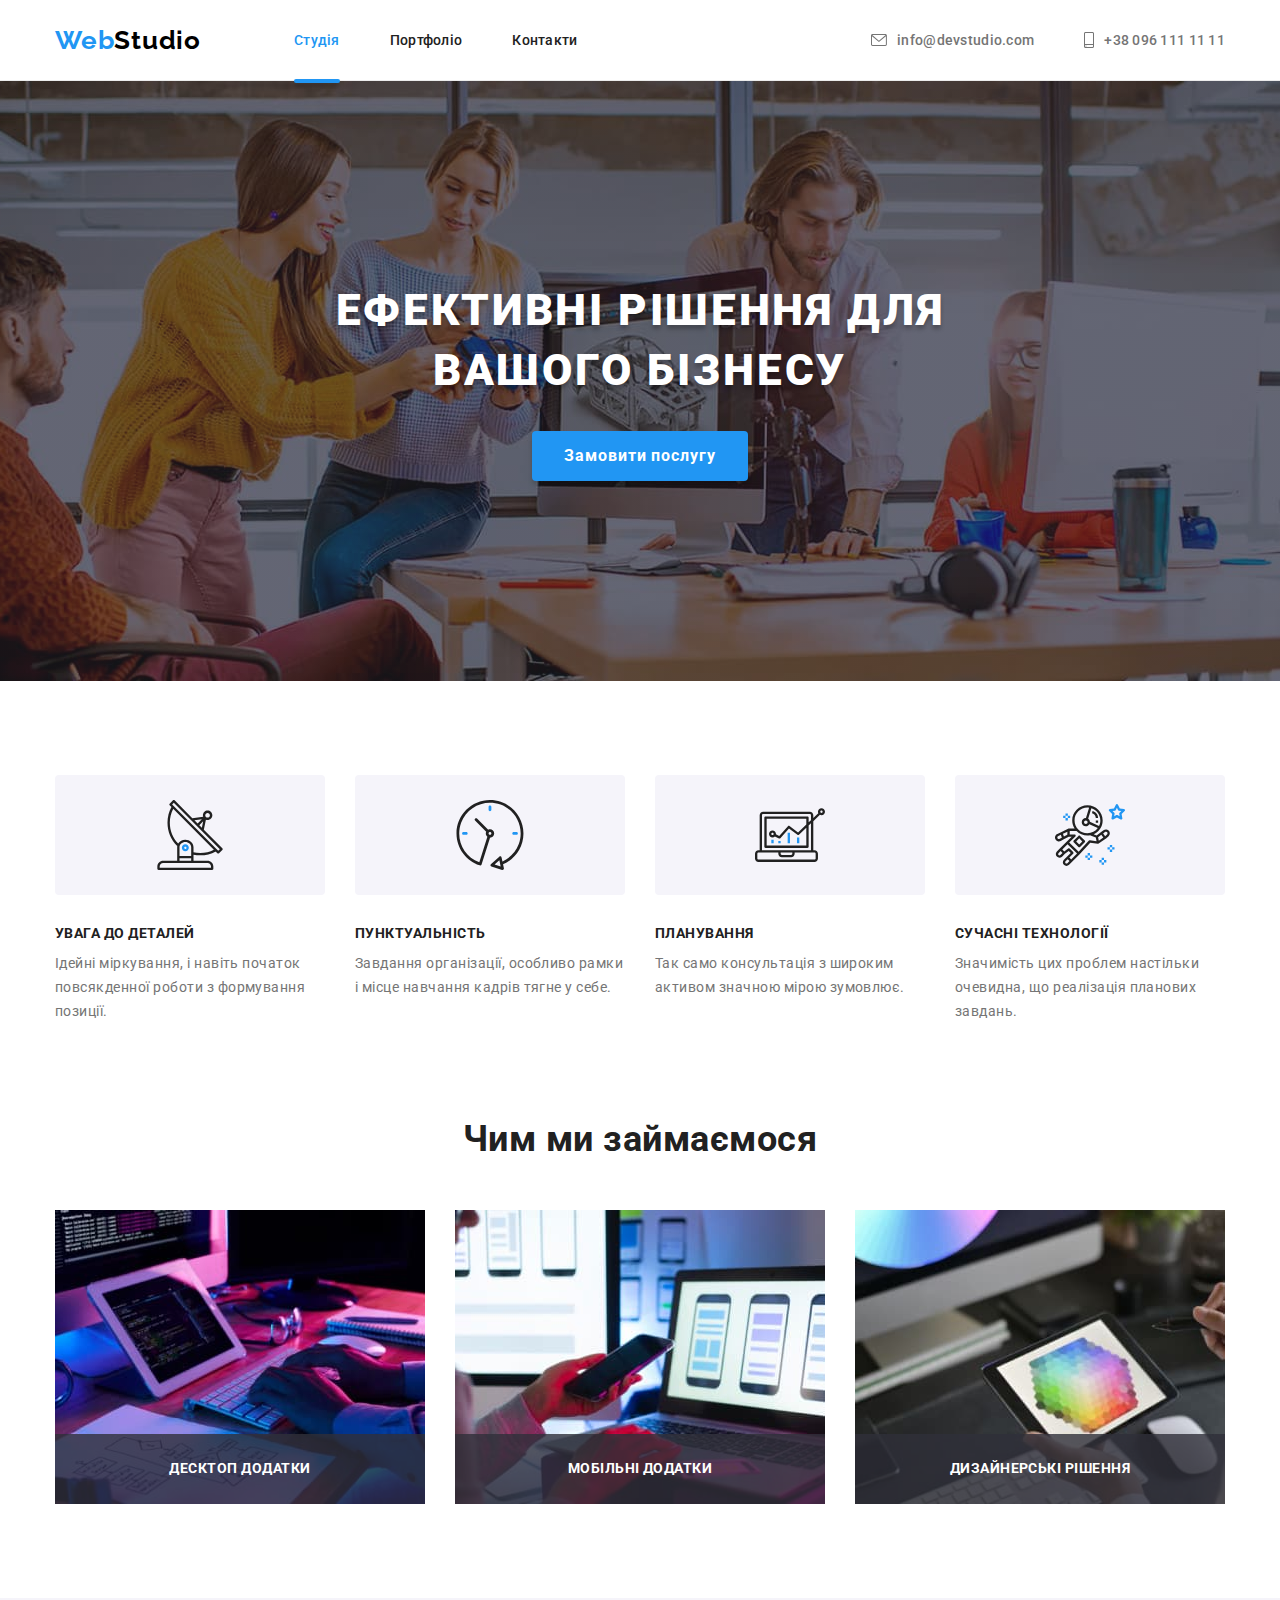
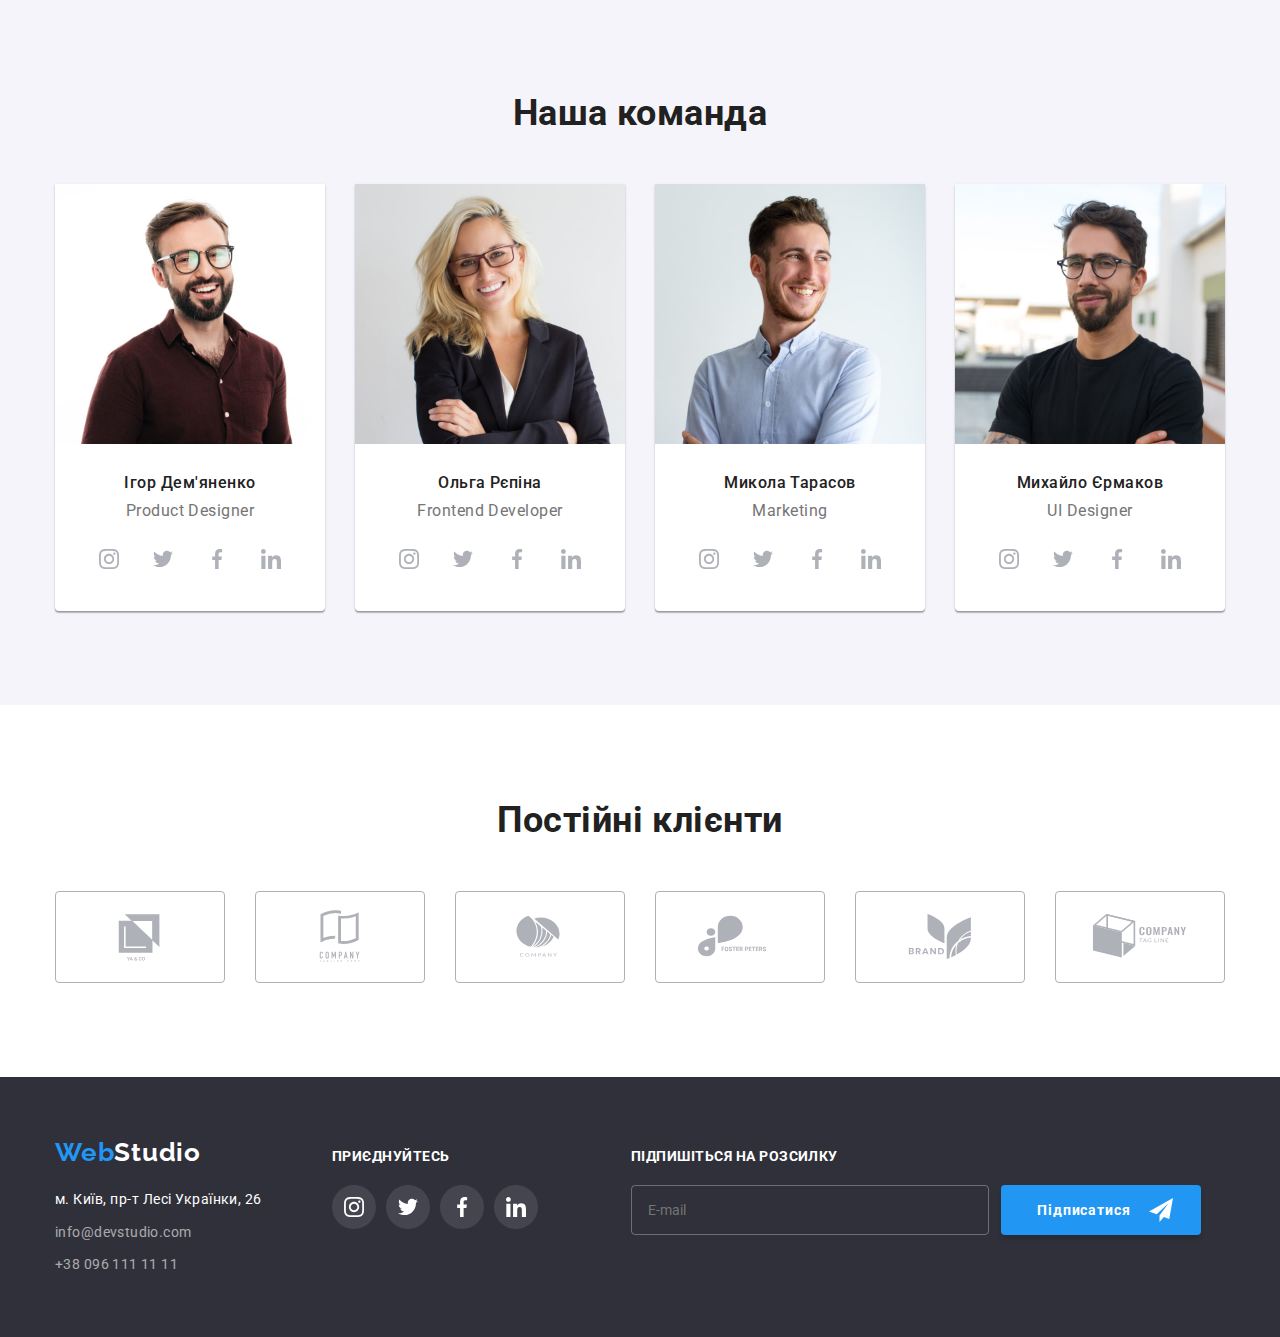
==== index.html @ 04f02550 "work_6" ====
<!DOCTYPE html>
<html lang="uk">
  <head>
    <meta charset="UTF-8" />
    <meta http-equiv="X-UA-Compatible" content="IE=edge" />
    <meta name="viewport" content="width=device-width, initial-scale=1.0" />
    <title>Document</title>
    <link rel="preconnect" href="https://fonts.googleapis.com" />
    <link rel="preconnect" href="https://fonts.gstatic.com" crossorigin />
    <link
      href="https://fonts.googleapis.com/css2?family=Raleway:wght@700&family=Roboto:wght@400;500;700;900&display=swap"
      rel="stylesheet"
    />
    <link
      rel="stylesheet"
      href="https://cdnjs.cloudflare.com/ajax/libs/modern-normalize/1.1.0/modern-normalize.min.css"
    />
    <link rel="stylesheet" href="./css/styles.css" />
  </head>

  <body>
    <!-- Шапка -->
    <header class="header">
      <div class="container header-container">
        <a class="logo header-logo" href=""
          ><span class="logo-style">Web</span>Studio</a
        >
        <nav class="header-nav">
          <ul class="list header-list">
            <li class="header-item">
              <a class="link header-nav-link current" href="">Студія</a>
            </li>
            <li class="header-item">
              <a class="link header-nav-link" href="./portfolio.html"
                >Портфоліо</a
              >
            </li>
            <li class="header-item">
              <a class="link header-nav-link" href="">Контакти</a>
            </li>
          </ul>
        </nav>
        <div class="header-contact">
          <ul class="list header-contact-list">
            <li class="header-contact-item">
              <a
                class="link header-contact-link"
                href="mailto:info@devstudio.com"
              >
                <svg class="envelope-icon" width="16" height="12">
                  <use href="./images/symbol-defs.svg#icon-envelope"></use>
                </svg>
                info@devstudio.com
              </a>
            </li>
            <li class="header-contact-item">
              <a class="link header-contact-link" href="tel:+380961111111">
                <svg class="smartphone-icon" width="10" height="16">
                  <use href="./images/symbol-defs.svg#icon-smartphone"></use>
                </svg>
                +38 096 111 11 11
              </a>
            </li>
          </ul>
        </div>
      </div>
    </header>
    <!-- Унікальний контент -->
    <main>
      <!--Герой("замовити послугу" - кнопка)-->
      <section class="hero section">
        <div class="container">
          <div class="hero-style">
            <h1 class="hero-title">Ефективні рішення для вашого бізнесу</h1>
            <button class="button" type="button" data-modal-open>
              Замовити послугу
            </button>
          </div>
        </div>
      </section>
      <!--Список особливостей компанії-->
      <section class="features-section">
        <div class="container">
          <h2 class="visually-hidden">Особливості</h2>
          <ul class="list features-list">
            <li class="features-item">
              <div class="item-icon">
                <svg class="feature-icon" width="270" height="120">
                  <use href="./images/symbol-defs.svg#icon-features1"></use>
                </svg>
              </div>
              <h3 class="features-title">УВАГА ДО ДЕТАЛЕЙ</h3>
              <p class="features-text">
                Ідейні міркування, і навіть початок повсякденної роботи з
                формування позиції.
              </p>
            </li>
            <li class="features-item">
              <div class="item-icon">
                <svg class="feature-icon" width="270" height="120">
                  <use href="./images/symbol-defs.svg#icon-features2"></use>
                </svg>
              </div>
              <h3 class="features-title">ПУНКТУАЛЬНІСТЬ</h3>
              <p class="features-text">
                Завдання організації, особливо рамки і місце навчання кадрів
                тягне у себе.
              </p>
            </li>
            <li class="features-item">
              <div class="item-icon">
                <svg class="feature-icon" width="270" height="120">
                  <use href="./images/symbol-defs.svg#icon-features3"></use>
                </svg>
              </div>
              <h3 class="features-title">ПЛАНУВАННЯ</h3>
              <p class="features-text">
                Так само консультація з широким активом значною мірою зумовлює.
              </p>
            </li>
            <li class="features-item">
              <div class="item-icon">
                <svg class="feature-icon" width="270" height="120">
                  <use href="./images/symbol-defs.svg#icon-features4"></use>
                </svg>
              </div>
              <h3 class="features-title">СУЧАСНІ ТЕХНОЛОГІЇ</h3>
              <p class="features-text">
                Значимість цих проблем настільки очевидна, що реалізація
                планових завдань.
              </p>
            </li>
          </ul>
        </div>
      </section>

      <!--Cекція з фото-посиланням (370*294, jpg)-->
      <section class="images-section">
        <div class="container photo-card">
          <h2 class="images-title">Чим ми займаємося</h2>
          <ul class="list images-list">
            <li class="images-item">
              <img
                src="./images/img1.jpg"
                alt="Технічний опис основної структури"
                width="370"
              />
              <div class="images-overlay">
                <p class="images-overlay-text">Десктоп додатки</p>
              </div>
            </li>
            <li class="images-item">
              <img
                src="./images/img2.jpg"
                alt="Робота дизайнера з макетами"
                width="370"
              />
              <div class="images-overlay">
                <p class="images-overlay-text">Мобільні додатки</p>
              </div>
            </li>
            <li class="images-item">
              <img
                src="./images/img3.jpg"
                alt="Вибір кольору в палітрі"
                width="370"
              />
              <div class="images-overlay">
                <p class="images-overlay-text">Дизайнерські рішення</p>
              </div>
            </li>
          </ul>
        </div>
      </section>

      <!-- секція з фото команди (270*368, jpg)-->
      <section class="team-section">
        <div class="container">
          <h2 class="our-team">Наша команда</h2>
          <ul class="list team-list">
            <li class="team-item">
              <img
                class="team-images"
                src="./images/Igor.jpg"
                alt="Ігор в бурдовій сорочці"
                width="270"
              />
              <div class="team-card-text">
                <h3 class="team-title">Ігор Дем'яненко</h3>
                <p class="team-text">Product Designer</p>
                <ul class="list social-list">
                  <li class="social-item">
                    <a
                      class="link social-link"
                      href="https://www.instagram.com"
                      target="_blank"
                      rel="noreferrer noopener"
                    >
                      <svg class="team-icon" width="20" height="20">
                        <use
                          href="./images/symbol-defs 2.svg#icon-instagram-1"
                        ></use>
                      </svg>
                    </a>
                  </li>
                  <li class="social-item">
                    <a
                      class="link social-link"
                      href="https://twitter.com"
                      target="_blank"
                      rel="noreferrer noopener"
                    >
                      <svg class="team-icon" width="20" height="20">
                        <use
                          href="./images/symbol-defs 2.svg#icon-twitter-2"
                        ></use>
                      </svg>
                    </a>
                  </li>
                  <li class="social-item">
                    <a
                      class="link social-link"
                      href="https://www.facebook.com"
                      target="_blank"
                      rel="noreferrer noopener"
                    >
                      <svg class="team-icon" width="20" height="20">
                        <use
                          href="./images/symbol-defs 2.svg#icon-facebook-3"
                        ></use>
                      </svg>
                    </a>
                  </li>
                  <li class="social-item">
                    <a
                      class="link social-link"
                      href="https://www.linkedin.com"
                      target="_blank"
                      rel="noreferrer noopener"
                    >
                      <svg class="team-icon" width="20" height="20">
                        <use
                          href="./images/symbol-defs 2.svg#icon-linkedin-4"
                        ></use>
                      </svg>
                    </a>
                  </li>
                </ul>
              </div>
            </li>
            <li class="team-item">
              <img
                class="team-images"
                src="./images/Olga.jpg"
                alt="Ольга в темному піджаку"
                width="270"
              />
              <div class="team-card-text">
                <h3 class="team-title">Ольга Рєпіна</h3>
                <p class="team-text">Frontend Developer</p>
                <ul class="list social-list">
                  <li class="social-item">
                    <a
                      class="link social-link"
                      href="https://www.instagram.com"
                      target="_blank"
                      rel="noreferrer noopener"
                    >
                      <svg class="team-icon" width="20" height="20">
                        <use
                          href="./images/symbol-defs 2.svg#icon-instagram-1"
                        ></use>
                      </svg>
                    </a>
                  </li>
                  <li class="social-item">
                    <a
                      class="link social-link"
                      href="https://twitter.com"
                      target="_blank"
                      rel="noreferrer noopener"
                    >
                      <svg class="team-icon" width="20" height="20">
                        <use
                          href="./images/symbol-defs 2.svg#icon-twitter-2"
                        ></use>
                      </svg>
                    </a>
                  </li>
                  <li class="social-item">
                    <a
                      class="link social-link"
                      href="https://www.facebook.com"
                      target="_blank"
                      rel="noreferrer noopener"
                    >
                      <svg class="team-icon" width="20" height="20">
                        <use
                          href="./images/symbol-defs 2.svg#icon-facebook-3"
                        ></use>
                      </svg>
                    </a>
                  </li>
                  <li class="social-item">
                    <a
                      class="link social-link"
                      href="https://www.linkedin.com"
                      target="_blank"
                      rel="noreferrer noopener"
                    >
                      <svg class="team-icon" width="20" height="20">
                        <use
                          href="./images/symbol-defs 2.svg#icon-linkedin-4"
                        ></use>
                      </svg>
                    </a>
                  </li>
                </ul>
              </div>
            </li>
            <li class="team-item">
              <img
                class="team-images"
                src="./images/Mukola.jpg"
                alt="Микола в білій сорочці"
                width="270"
              />
              <div class="team-card-text">
                <h3 class="team-title">Микола Тарасов</h3>
                <p class="team-text">Marketing</p>
                <ul class="list social-list">
                  <li class="social-item">
                    <a
                      class="link social-link"
                      href="https://www.instagram.com"
                      target="_blank"
                      rel="noreferrer noopener"
                    >
                      <svg class="team-icon" width="20" height="20">
                        <use
                          href="./images/symbol-defs 2.svg#icon-instagram-1"
                        ></use>
                      </svg>
                    </a>
                  </li>
                  <li class="social-item">
                    <a
                      class="link social-link"
                      href="https://twitter.com"
                      target="_blank"
                      rel="noreferrer noopener"
                    >
                      <svg class="team-icon" width="20" height="20">
                        <use
                          href="./images/symbol-defs 2.svg#icon-twitter-2"
                        ></use>
                      </svg>
                    </a>
                  </li>
                  <li class="social-item">
                    <a
                      class="link social-link"
                      href="https://www.facebook.com"
                      target="_blank"
                      rel="noreferrer noopener"
                    >
                      <svg class="team-icon" width="20" height="20">
                        <use
                          href="./images/symbol-defs 2.svg#icon-facebook-3"
                        ></use>
                      </svg>
                    </a>
                  </li>
                  <li class="social-item">
                    <a
                      class="link social-link"
                      href="https://www.linkedin.com"
                      target="_blank"
                      rel="noreferrer noopener"
                    >
                      <svg class="team-icon" width="20" height="20">
                        <use
                          href="./images/symbol-defs 2.svg#icon-linkedin-4"
                        ></use>
                      </svg>
                    </a>
                  </li>
                </ul>
              </div>
            </li>
            <li class="team-item">
              <img
                class="team-images"
                src="./images/Muhailo.jpg"
                alt="Михайло в чорній футболці"
                width="270"
              />
              <div class="team-card-text">
                <h3 class="team-title">Михайло Єрмаков</h3>
                <p class="team-text">UI Designer</p>
                <ul class="list social-list">
                  <li class="social-item">
                    <a
                      class="link social-link"
                      href="https://www.instagram.com"
                      target="_blank"
                      rel="noreferrer noopener"
                    >
                      <svg class="team-icon" width="20" height="20">
                        <use
                          href="./images/symbol-defs 2.svg#icon-instagram-1"
                        ></use>
                      </svg>
                    </a>
                  </li>
                  <li class="social-item">
                    <a
                      class="link social-link"
                      href="https://twitter.com"
                      target="_blank"
                      rel="noreferrer noopener"
                    >
                      <svg class="team-icon" width="20" height="20">
                        <use
                          href="./images/symbol-defs 2.svg#icon-twitter-2"
                        ></use>
                      </svg>
                    </a>
                  </li>
                  <li class="social-item">
                    <a
                      class="link social-link"
                      href="https://www.facebook.com"
                      target="_blank"
                      rel="noreferrer noopener"
                    >
                      <svg class="team-icon" width="20" height="20">
                        <use
                          href="./images/symbol-defs 2.svg#icon-facebook-3"
                        ></use>
                      </svg>
                    </a>
                  </li>
                  <li class="social-item">
                    <a
                      class="link social-link"
                      href="https://www.linkedin.com"
                      target="_blank"
                      rel="noreferrer noopener"
                    >
                      <svg class="team-icon" width="20" height="20">
                        <use
                          href="./images/symbol-defs 2.svg#icon-linkedin-4"
                        ></use>
                      </svg>
                    </a>
                  </li>
                </ul>
              </div>
            </li>
          </ul>
        </div>
      </section>
      <section class="customers-section">
        <div class="container">
          <h2 class="customers-title">Постійні клієнти</h2>
          <ul class="list customers-list">
            <li class="customers-item">
              <a class="link customers-hover" href="">
                <svg class="customers-icon" width="106" height="60">
                  <use href="./images/symbol-defs.svg#icon-Logo"></use>
                </svg>
              </a>
            </li>
            <li class="customers-item">
              <a class="link customers-hover" href="">
                <svg class="customers-icon" width="106" height="60">
                  <use href="./images/symbol-defs.svg#icon-Logo-2"></use>
                </svg>
              </a>
            </li>
            <li class="customers-item">
              <a class="link customers-hover" href="">
                <svg class="customers-icon" width="106" height="60">
                  <use href="./images/symbol-defs.svg#icon-Logo-3"></use>
                </svg>
              </a>
            </li>
            <li class="customers-item">
              <a class="link customers-hover" href="">
                <svg class="customers-icon" width="106" height="60">
                  <use href="./images/symbol-defs.svg#icon-Logo-4"></use>
                </svg>
              </a>
            </li>
            <li class="customers-item">
              <a class="link customers-hover" href="">
                <svg class="customers-icon" width="106" height="60">
                  <use href="./images/symbol-defs.svg#icon-Logo-5"></use>
                </svg>
              </a>
            </li>
            <li class="customers-item">
              <a class="link customers-hover" href="">
                <svg class="customers-icon" width="106" height="60">
                  <use href="./images/symbol-defs.svg#icon-Logo-6"></use>
                </svg>
              </a>
            </li>
          </ul>
        </div>
      </section>
    </main>
    <!-- Футер -->
    <footer class="footer">
      <div class="container footer-block">
        <div class="footer-contact">
          <a class="logo footer-logo" href=""
            ><span class="logo-style">Web</span>Studio</a
          >
          <address class="footer-address">
            <p class="footer-text-address">м. Київ, пр-т Лесі Українки, 26</p>
            <a
              class="link footer-contact__link"
              href="mailto:info@devstudio.com"
              >info@devstudio.com</a
            >
            <a class="link footer-contact__link" href="tel:+380961111111"
              >+38 096 111 11 11</a
            >
          </address>
        </div>
        <div class="footer-social">
          <p class="footer-title">приєднуйтесь</p>
          <ul class="list footer-social-list">
            <li class="social-item">
              <a
                class="link footer-social-link"
                href="https://www.instagram.com"
                target="_blank"
                rel="noreferrer noopener"
              >
                <svg class="footer-icon" width="44" height="44">
                  <use href="./images/symbol-defs.svg#icon-footer-1"></use>
                </svg>
              </a>
            </li>
            <li class="social-item">
              <a
                class="link footer-social-link"
                href="https://twitter.com"
                target="_blank"
                rel="noreferrer noopener"
              >
                <svg class="footer-icon" width="44" height="44">
                  <use href="./images/symbol-defs.svg#icon-footer-2"></use>
                </svg>
              </a>
            </li>
            <li class="social-item">
              <a
                class="link footer-social-link"
                href="https://www.facebook.com"
                target="_blank"
                rel="noreferrer noopener"
              >
                <svg class="footer-icon" width="44" height="44">
                  <use href="./images/symbol-defs.svg#icon-footer-3"></use>
                </svg>
              </a>
            </li>
            <li class="social-item">
              <a
                class="link footer-social-link"
                href="https://www.linkedin.com"
                target="_blank"
                rel="noreferrer noopener"
              >
                <svg class="footer-icon" width="44" height="44">
                  <use href="./images/symbol-defs.svg#icon-footer-4"></use>
                </svg>
              </a>
            </li>
          </ul>
        </div>
        <div class="footer-form-block">
          <p class="footer-title">Підпишіться на розсилку</p>
          <form class="footer-form" name="footer_form">
            <label class="footer-form-input"></label>
            <div class="footer-form-wrapper">
              <input
                class="footer-form-field"
                type="email"
                name="user_mail"
                placeholder="E-mail"
              />

              <button class="button footer-button" type="button">
                Підписатися
                <svg class="footer-icon-send" width="24" height="24">
                  <use href="./images/symbol-defs 2.svg#icon-send"></use>
                </svg>
              </button>
            </div>
          </form>
        </div>
      </div>
    </footer>
    <!-- Modal window -->
    <div class="backdrop is-hidden" data-modal>
      <div class="modal">
        <button class="modal-close-button" type="button" data-modal-close>
          <svg class="modal-button-icon" width="30" height="30">
            <use href="./images/symbol-defs 2.svg#icon-close"></use>
          </svg>
        </button>
        <strong class="modal-title"
          >Залиште свої дані, ми вам передзвонимо</strong
        >
        <form class="modal-form" name="modal_form">
          <label class="modal-form-labelt"></label>
          <div class="modal-form-style">
            <span class="modal-form-label">Ім'я</span>
            <input class="modal-form-field" type="text" name="user_name" />
            <svg class="modal-icon-style" width="18" height="18">
              <use href="./images/symbol-defs 2.svg#icon-person"></use>
            </svg>
          </div>

          <label class="modal-form-label"></label>
          <div class="modal-form-style">
            <span class="modal-form-label">Телефон</span>
            <input class="modal-form-field" type="tel" name="user_number" />
            <svg class="modal-icon-style" width="18" height="18">
              <use href="./images/symbol-defs 2.svg#icon-phone"></use>
            </svg>
          </div>

          <label class="modal-form-label"></label>
          <div class="modal-form-style">
            <span class="modal-form-label">Пошта</span>
            <input class="modal-form-field" type="email" name="user_mail" />
            <svg class="modal-icon-style" width="18" height="18">
              <use href="./images/symbol-defs 2.svg#icon-email"></use>
            </svg>
          </div>

          <label class="modal-form-label"></label>
          <div class="modal-form-style">
            <span class="modal-form-label">Коментар</span>
            <textarea
              class="modal-user-message"
              name="user_message"
              rows="5"
              placeholder="Введіть текст"
            ></textarea>
          </div>

          <label class="modal-form-agreement">
            <input class="modal-form-checkbox" type="checkbox" />
            <spam class="modal-form-agreement-text"
              >Погоджуюся з розсилкою та приймаю
              <a class="modal-form-link" href="">Умови договору</a>
            </spam>
          </label>

          <div class="modal-buttonm">
            <button class="button modal-button" type="button">
              Відправити
            </button>
          </div>
        </form>
      </div>
    </div>
    <script src="./js/modal.js"></script>
  </body>
</html>
---- css/styles.css ----
:root {
  --primery-text-color: #212121;
  --accent-color: #2196f3;
  --secondary-bg-color: #f5f4fa;
  --secondary-text-color: #757575;
}

body {
  font-family: "Roboto", "Tahoma", sans-serif;
  color: var(--primery-text-color);
  letter-spacing: 0.03em;
  background-color: #ffffff;
}

h1,
h2,
h3 {
  margin: 0;
}

p {
  text-decoration: none;
  color: var(--secondary-text-color);
  margin: 0;
}

.container {
  width: 1200px;
  padding-left: 15px;
  padding-right: 15px;
  margin-left: auto;
  margin-right: auto;
}

.link {
  text-decoration: none;
  color: var(--primery-text-color);
  letter-spacing: 0.02em;
}

.list {
  list-style: none;
  margin: 0;
  padding: 0;
}

.logo {
  display: block;
  font-family: Raleway;
  font-size: 26px;
  font-weight: 700;
  line-height: 1.17;
  text-decoration: none;
  letter-spacing: 0.03em;
  color: #000000;
}

.logo-style {
  color: var(--accent-color);
}

.header-contact-link {
  color: var(--secondary-text-color);
  display: flex;
  align-items: baseline;
  justify-content: center;
}

.smartphone-icon,
.envelope-icon {
  fill: currentColor;
  margin-right: 10px;
}

.current,
.header-nav-link:hover,
.header-nav-link:focus,
.header-contact-link:hover,
.header-contact-link:focus {
  color: var(--accent-color);
}

.header {
  font-size: 14px;
  font-weight: 500;
  line-height: 1.17;
  border-bottom: 1px solid #ececec;
}

.header-container {
  display: flex;
  justify-content: center;
  align-items: center;
}

.header-list,
.header-contact-list {
  display: flex;
  align-items: center;
}

.header-nav-link,
.header-contact-link {
  position: relative;
  display: flex;
  padding-top: 32px;
  padding-bottom: 32px;
  align-items: center;
  transition: color 250ms cubic-bezier(0.4, 0, 0.2, 1);
}

.header-item:not(:last-child) {
  margin-right: 50px;
}

.header-nav {
  margin-right: auto;
}

.header-logo {
  margin-right: 93px;
}

.header-contact-item:not(:last-child) {
  margin-right: 50px;
}

.header-nav-link.current::after {
  content: "";
  position: absolute;
  bottom: -2.5px;
  left: 0;
  width: 100%;
  height: 4px;
  display: block;
  border-radius: 2px;
  background-color: #2196f3;
  box-shadow: 0px 4px 4px rgba(0, 0, 0, 0.25);
}

img {
  display: block;
  max-width: 100%;
  height: auto;
}

h1,
h2 {
  font-size: 36px;
  font-weight: 700;
  line-height: 1.17;
  text-align: center;
}

/* приховуємо заголовки які мають клас visually-hidden */
.visually-hidden {
  position: absolute;
  width: 1px;
  height: 1px;
  margin: -1px;
  border: 0;
  padding: 0;
  white-space: nowrap;
  clip-path: inset(100%);
  clip: rect(0 0 0 0);
  overflow: hidden;
  padding: 0;
  margin: 0;
}

/* Main */
.hero {
  max-width: 1600px;
  height: 600px;
  margin: 0 auto;
  background-image: linear-gradient(
      rgba(47, 48, 58, 0.4),
      rgba(47, 48, 58, 0.4)
    ),
    url("../images/img-hero.jpg");
  background-size: cover;
  background-position: center;
  background-repeat: no-repeat;
  padding-top: 200px;
  padding-bottom: 280px;
  text-align: center;
}

.hero-title {
  font-size: 44px;
  font-weight: 900;
  line-height: 1.36;
  width: 696px;
  text-align: center;
  text-transform: uppercase;
  color: #ffffff;
  letter-spacing: 0.06em;
  margin-top: 0;
  margin-bottom: 30px;
  margin-left: auto;
  margin-right: auto;
  text-shadow: 0px 4px 4px rgba(0, 0, 0, 0.25);
}

.button {
  display: inline-block;
  border-radius: 4px;
  padding: 10px 32px;
  min-width: 152px;
  font-weight: 700;
  line-height: 1.88;
  letter-spacing: 0.06em;
  cursor: pointer;
  background-color: var(--accent-color);
  color: #ffffff;
  border: 0;
  box-shadow: 0px 4px 4px rgba(0, 0, 0, 0.15);
}

.button:hover,
.button:focus {
  background-color: #188ce8;
  box-shadow: 0px 4px 4px rgba(0, 0, 0, 0.15);
}

.portfolio-button {
  display: inline-block;
  border-radius: 4px;
  padding: 6px 22px;
  min-width: 73px;
  font-family: inherit;
  font-size: 16px;
  font-weight: 500;
  line-height: 1.6;
  cursor: pointer;
  color: var(--primery-text-color);
  background-color: var(--secondary-bg-color);
  border: 0;
}

.portfolio-button:hover,
.portfolio-button:focus {
  color: #ffffff;
  background-color: var(--accent-color);
  box-shadow: 0px 4px 4px rgba(0, 0, 0, 0.25);
}

/* секція особливості */

.features-section {
  padding-top: 94px;
  padding-bottom: 94px;
}

.features-list {
  display: flex;
  gap: 30px;
}

.features-item {
  flex-basis: calc((100% - 90px) / 4);
}
.features-title {
  font-size: 14px;
  font-weight: 700;
  line-height: 1.17;
  margin-bottom: 10px;
}

.features-text {
  font-size: 14px;
  line-height: 1.71;
}
.item-icon {
  display: flex;
  align-items: center;
  justify-content: center;
  width: 270px;
  height: 120px;
  border-radius: 4px;
  margin-bottom: 30px;
  background-color: #f5f4fa;
}

.feature-icon {
  width: 70px;
  height: 70px;
}
/* секція фото */

.images-section {
  padding-bottom: 94px;
}

.images-title {
  margin-bottom: 50px;
}

.images-list {
  display: flex;
  flex-wrap: wrap;
  gap: 30px;
}

.images-overlay-text {
  font-weight: 700;
  font-size: 14px;
  line-height: 1.14;
  text-align: center;
  font-style: normal;
  text-transform: uppercase;
  color: #ffffff;
}
.images-item {
  position: relative;
  width: 370px;
}
.images-overlay {
  position: absolute;
  bottom: 0;
  right: 0;
  transform: translateY(0);
  width: 100%;
  height: 23.8%;
  background-color: rgba(47, 48, 58, 0.8);
  display: flex;
  align-items: center;
  justify-content: center;

  /* padding: 27px 107px; */
}
.images-item {
  flex-basis: calc((100% - 60px) / 3);
}

/* секція з командою */
.social-list {
  display: flex;
  gap: 10px;
  justify-content: center;
  align-self: center;
}
.social-item {
  width: 44px;
  height: 44px;
}
.team-card-text {
  padding: 30px 0;
}
.social-link {
  width: 100%;
  height: 100%;
  display: flex;
  align-items: center;
  justify-content: center;
  text-decoration: none;
  fill: #afb1b8;
  transition-timing-function: cubic-bezier(0.4, 0, 0.2, 1);
  transition-duration: 250ms;
  transition-property: background-color;
  border-radius: 100%;
}
.team-icon {
  transition-timing-function: cubic-bezier(0.4, 0, 0.2, 1);
  transition-duration: 250ms;
  transition-property: fill;
}
.social-link:hover {
  background-color: #2196f3;
}
.social-link:hover .team-icon {
  fill: #ffffff;
}
.team-section {
  padding-top: 94px;
  padding-bottom: 94px;
  background-color: var(--secondary-bg-color);
}
.our-team {
  margin-bottom: 50px;
}
.team-list {
  display: flex;
  flex-wrap: wrap;
  gap: 30px;
}
.team-item {
  flex-basis: calc((100% - 90px) / 4);
  text-align: center;
  background-color: #ffffff;
  box-shadow: 0px 1px 3px rgba(0, 0, 0, 0.12), 0px 1px 1px rgba(0, 0, 0, 0.14),
    0px 2px 1px rgba(0, 0, 0, 0.2);
  border-radius: 0px 0px 4px 4px;
}
.team-title {
  font-size: 16px;
  font-weight: 500;
  line-height: 1.17;
  margin-bottom: 10px;
}

.team-text {
  font-size: 16px;
  line-height: 1.17;
  margin-bottom: 16px;
}

/* секція постійні клієнти */

.customers-section {
  padding-top: 94px;
  padding-bottom: 94px;
}
.customers-title {
  margin-bottom: 50px;
}
.customers-list {
  display: flex;
  gap: 30px;
}
.customers-hover {
  display: flex;
  width: 170px;
  height: 92px;
  border: 1px solid #afb1b8;
  border-radius: 4px;
  color: #afb1b8;
  align-items: center;
  justify-content: center;
  transition: color 250ms cubic-bezier(0.4, 0, 0.2, 1);
}
.customers-hover:hover,
.customers-hover:focus {
  color: #2196f3;
  border-color: #2196f3;
}

.customers-icon {
  fill: currentColor;
  transition-property: fill;
  transition-timing-function: cubic-bezier(0.4, 0, 0.2, 1);
  transition-duration: 250ms;
}

/* секція кнопки-портфоліо */

.our-works-section {
  padding-top: 94px;
  padding-bottom: 94px;
}

.list-button {
  display: flex;
  gap: 8px;
  justify-content: center;
  margin-bottom: 50px;
}

/* секція портфоліо-картки */

.portfolio-title {
  font-size: 18px;
  font-weight: 700;
  line-height: 2;
  letter-spacing: 0.06em;
  margin-bottom: 4px;
}

/* .portfolio-link  */

.portfolio-link {
  display: block;
  text-decoration: none;
  color: inherit;
  width: 370px;
  height: 404px;
  align-items: center;
  justify-items: center;
}
.portfolio-link:hover,
.portfolio-link:focus {
  box-shadow: 0px 1px 1px rgba(0, 0, 0, 0.12), 0px 4px 4px rgba(0, 0, 0, 0.06),
    1px 4px 6px rgba(0, 0, 0, 0.16);
}
.portfolio-text {
  font-size: 16px;
  line-height: 1.88;
  margin-bottom: 0;
}
.portfolio {
  display: flex;
  flex-wrap: wrap;
  gap: 30px;
}
.portfolio-item {
  flex-basis: calc((100% - 60px) / 3);
}
.border {
  padding: 20px 24px;
  border-left: 1px solid #eeeeee;
  border-right: 1px solid #eeeeee;
  border-bottom: 1px solid #eeeeee;
}
.portfolio-wrapper {
  position: relative;
  overflow: hidden;
}
.portfolio-overlay-text {
  font-weight: 400;
  font-size: 18px;
  line-height: 1.55;
  color: #ffffff;
}

.portfolio-image {
  position: relative;
}

.overlay {
  position: absolute;
  top: 0;
  left: 0;
  transform: translateY(100%);
  width: 100%;
  height: 100%;
  padding: 63px 24px;
  background-color: rgba(33, 150, 243, 0.9);
  display: flex;
  align-items: center;
  transition-duration: 250ms;
  transition-timing-function: cubic-bezier(0.4, 0, 0.2, 1);
}

.portfolio-link:hover .overlay {
  transform: translateY(0);
}
/* Футер */

.footer-logo {
  margin-bottom: 20px;
  color: #ffffff;
}

.footer-text-address {
  font-size: 14px;
  font-weight: 400;
  line-height: 1.7;
  font-style: normal;
  margin-bottom: 9px;
  color: #ffffff;
}

.footer {
  background-color: #2f303a;
  font-size: 14px;
  font-weight: 400;
  line-height: 1.7;
  font-style: normal;
  color: #ffffff;
  padding: 60px 0;
}

.footer-contact__link {
  display: flex;
  font-style: normal;
  letter-spacing: 0.03em;
  font-size: 14px;
  font-weight: 400;
  line-height: 1.7;
  color: rgba(255, 255, 255, 0.6);
}

.footer-contact__link:not(:last-child) {
  margin-bottom: 9px;
}

.footer-contact__link:hover,
.footer-contact__link:focus {
  color: var(--accent-color);
}
.footer-title {
  font-size: 14px;
  font-weight: 700;
  line-height: 1.17;
  margin-bottom: 20px;
  text-transform: uppercase;
  color: #ffffff;
}

.footer-social-list {
  display: flex;
  gap: 10px;
  transition: fill 250ms cubic-bezier(0.4, 0, 0.2, 1);
}

.footer-icon {
  transition-timing-function: cubic-bezier(0.4, 0, 0.2, 1);
  transition-duration: 250ms;
  transition-property: fill;
}

.footer-block {
  display: flex;
  align-items: baseline;
}

.footer-social {
  margin-left: 70px;
}

.footer-text {
  margin-bottom: 20px;
}
.social-item {
  width: 44px;
  height: 44px;
}

.footer-social-link {
  width: 100%;
  height: 100%;
  display: flex;
  border-radius: 100%;
  text-decoration: none;
  justify-content: center;
  align-items: center;
  transition-timing-function: cubic-bezier(0.4, 0, 0.2, 1);
  transition-duration: 250ms;
  transition-property: background-color;
  fill: #ffffff;
}
.footer-social-link:hover {
  background-color: #2196f3;
}
.footer-social-link:hover .footer-icon {
  fill: #ffffff;
}
.footer-form-field {
  width: 358px;
  height: 50px;
  padding: 15px 16px;
  margin-right: 12px;
  border-radius: 4px;
  border: 1px solid rgba(255, 255, 255, 0.3);
  box-shadow: 0 4 4 rgba(0, 0, 0, 0.15);
  outline: 1px solid transparent;
  background-color: transparent;
  outline-offset: -1px;
  color: #ffffff;
}
.footer-button {
  position: relative;
  width: 200px;
  height: 50px;
  padding: 10px 62px 10px 28px;
}
.footer-button:focus {
  border: 1px solid #2196f3;
}
.footer-icon-send {
  position: absolute;
  top: 13px;
  right: 28px;
  fill: #ffffff;
}
.footer-form-field:focus {
  border: 1px solid #2196f3;
}
.footer-form-wrapper {
  display: flex;
}
.footer-form-block {
  margin-left: 93px;
}

/* modal window */
.backdrop {
  position: fixed;
  top: 0;
  z-index: 100;
  width: 100%;
  height: 100%;
  background-color: rgba(0, 0, 0, 0.2);

  opacity: 1;
  visibility: visible;
  pointer-events: initial;
  transition-duration: 250ms;
  transition-timing-function: cubic-bezier(0.4, 0, 0.2, 1);
}

.backdrop.is-hidden {
  opacity: 0;
  visibility: hidden;
  pointer-events: none;
}

.modal {
  position: absolute;
  top: 50%;
  left: 50%;
  transform: translateX(-50%) translateY(-50%);
  width: 528px;
  min-height: 581px;
  background-color: #ffffff;
  border-radius: 4px;
  box-shadow: 0px 1px 3px rgba(0, 0, 0, 0.12), 0px 1px 1px rgba(0, 0, 0, 0.14),
    0px 2px 1px rgba(0, 0, 0, 0.2);
}

.modal-close-button {
  position: absolute;
  top: 8px;
  right: 8px;
  width: 30px;
  height: 30px;
  padding: 0;
  display: flex;
  align-items: center;
  justify-content: center;
  border-radius: 50%;
  background-color: transparent;
  cursor: pointer;
  border: 1px solid rgba(0, 0, 0, 0.1);
  fill: #000000;
}
.modal-button-icon {
  transform: translateX(20%) translateY(20%);
}
.modal-close-button:hover,
.modal-close-button:focus {
  fill: #2196f3;
}

/* !!!!!!!!!!!!!!!!!!!!!!!!!!!!!!!! */
.modal {
  padding: 40px;
}
.modal-title {
  display: block;
  font-weight: 700;
  font-size: 20px;
  line-height: 1.15;
  text-align: center;
  color: #212121;
  margin-bottom: 12px;
}
.modal-form-label {
  display: block;
  margin-bottom: 4px;
  font-weight: 400;
  font-size: 12px;
  line-height: 1.17;
  letter-spacing: 0.01em;
  color: #757575;
}
.modal-form-style {
  position: relative;
  margin-bottom: 10px;
}
.modal-form-field {
  height: 40px;
}
.modal-user-message,
.modal-form-field {
  border-radius: 4px;
  border: 1px solid rgba(33, 33, 33, 0.2);
  outline: 1px solid transparent;
  outline-offset: -1px;
  width: 100%;
  padding-left: 42px;
  padding-right: 42px;
}
.modal-user-message {
  display: block;
  font-weight: 400;
  font-size: 12px;
  line-height: 1.16;
  letter-spacing: 0.01em;
  padding: 12px 16px;
  resize: none;
  width: 448px;
  height: 120px;
}

.modal-form-field:focus {
  border: 1px solid #2196f3;
}
.modal-user-message:focus {
  border: 1px solid #2196f3;
}
.modal-icon-style {
  position: absolute;
  top: 50%;
  left: 12px;
}

.modal-form-field:focus + .modal-icon-style {
  fill: #2196f3;
}
.modal-form-agreement {
  display: flex;
  gap: 8px;
  align-items: center;
  justify-content: center;
  font-weight: 400;
  font-size: 14px;
  line-height: 1.71;
  color: #757575;
  margin-bottom: 30px;
}
.modal-form-checkbox {
  -webkit-appearance: none;
  width: 16px;
  height: 15px;
  border: 2px solid #212121;
  border-radius: 2px;
  align-items: center;
  background-image: url("data:image/svg+xml,%3Csvg width='13' height='10' viewBox='0 0 13 10' fill='none' xmlns='http://www.w3.org/2000/svg'%3E%3Cpath d='M1.95703 4.75166L1.88825 4.68604L1.81923 4.75141L0.93123 5.59258L0.854858 5.66492L0.930974 5.73753L4.42671 9.07236L4.49574 9.1382L4.56476 9.07236L12.069 1.91352L12.1449 1.84116L12.069 1.76881L11.1873 0.927644L11.1183 0.861826L11.0493 0.927611L4.49577 7.17353L1.95703 4.75166Z' fill='white' stroke='white' stroke-width='0.2'/%3E%3C/svg%3E");
  background-position: center;
  background-repeat: no-repeat;
  background-size: 0;
  transition: backgraund-color 250ms cubic-bezier(0.4, 0, 0.2, 1),
    border-color 250ms cubic-bezier(0.4, 0, 0.2, 1),
    background-size 250ms cubic-bezier(0.4, 0, 0.2, 1);
}
.modal-form-link {
}
.modal-form-agreement-text {
  font-style: normal;
  font-weight: 400;
  font-size: 14px;
  line-height: 1.71;
  color: #757575;
  -webkit-user-select: none;
}
.modal-form-link {
  color: #2196f3;
}
.modal-form-link:focus {
  border: 1px solid #2196f3;
}
.modal-button {
  display: block;
  margin-left: auto;
  margin-right: auto;
}

.modal-form-checkbox:checked {
  background-color: #2196f3;
  border-color: transparent;
  background-size: 11px 8px;
}
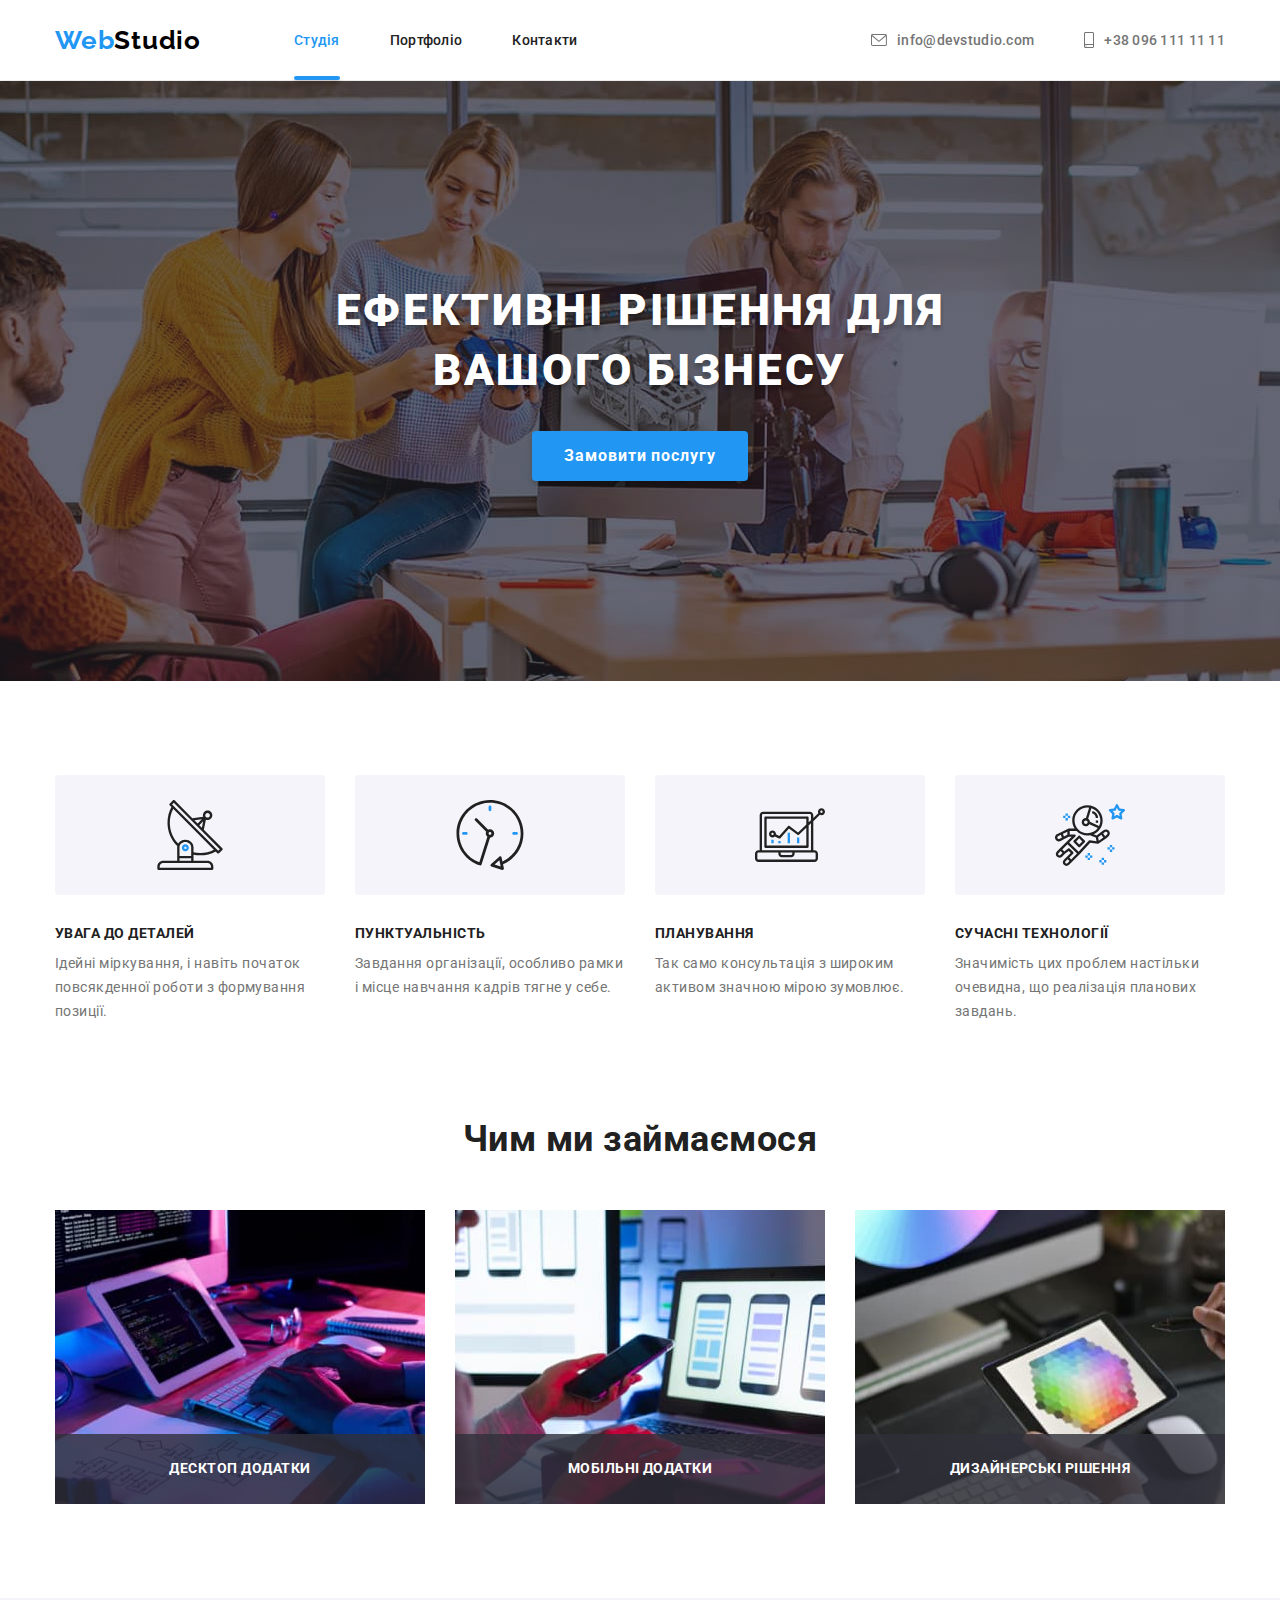
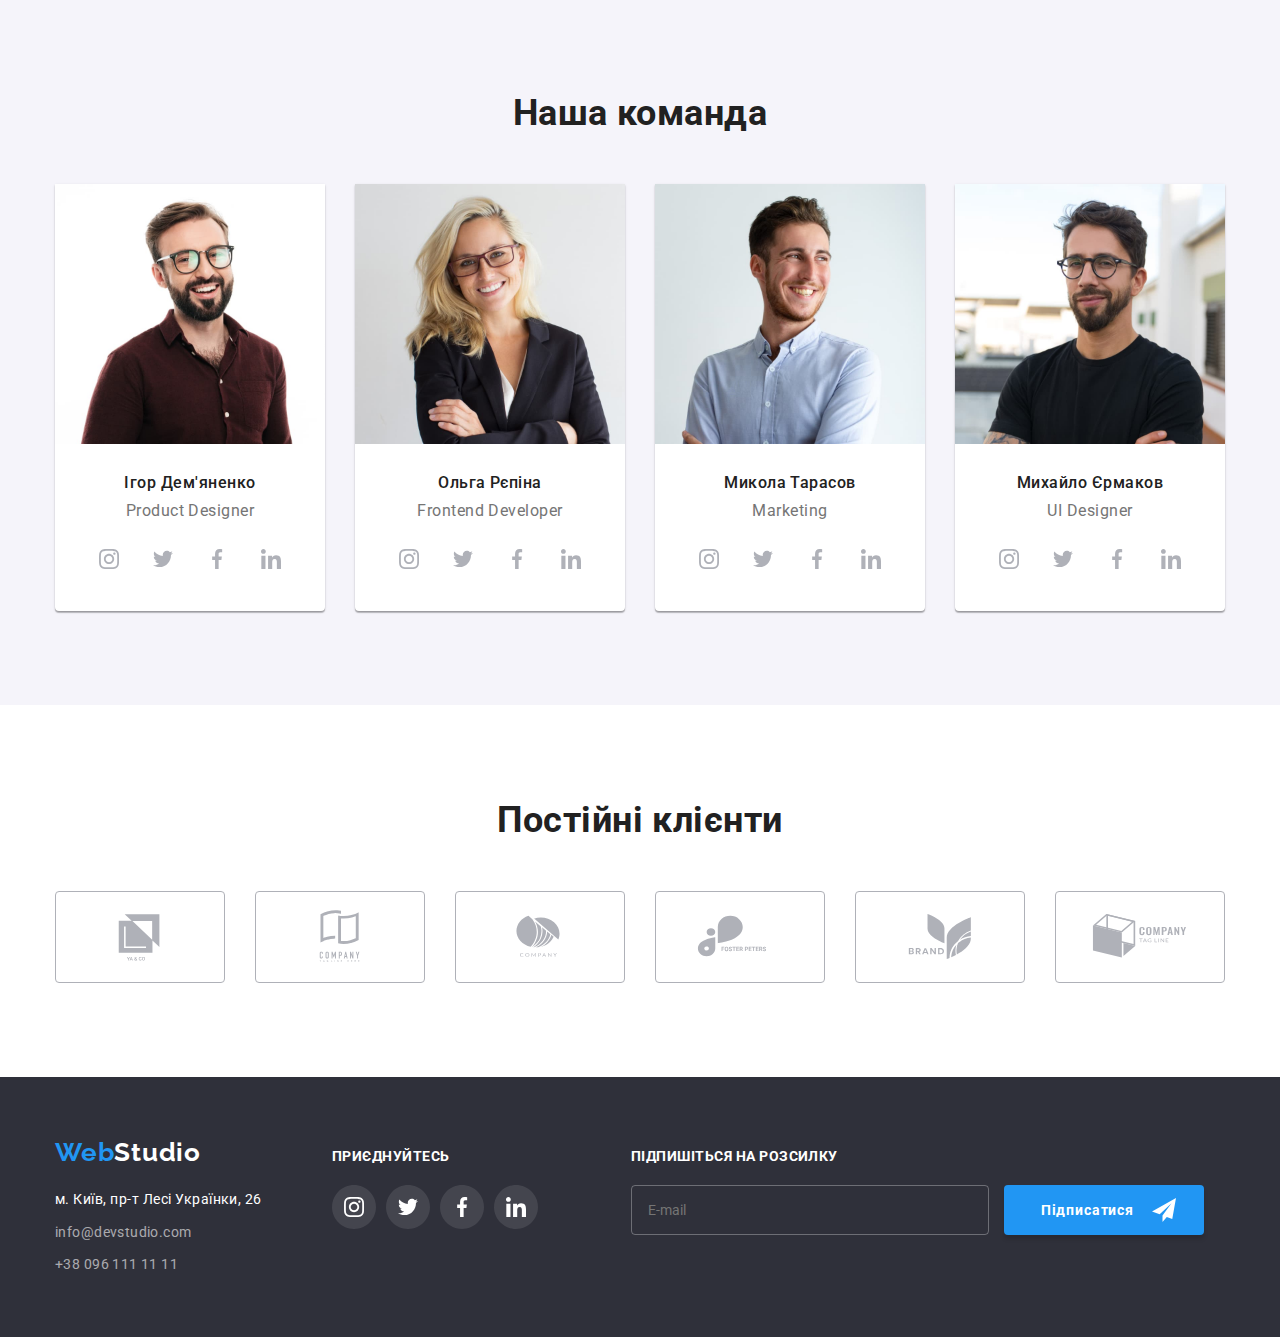
==== commit 5ddbfd24: "доопрацювання" ====
--- a/index.html
+++ b/index.html
@@ -587,21 +587,18 @@
           <p class="footer-title">Підпишіться на розсилку</p>
           <form class="footer-form" name="footer_form">
             <label class="footer-form-input"></label>
-            <div class="footer-form-wrapper">
-              <input
-                class="footer-form-field"
-                type="email"
-                name="user_mail"
-                placeholder="E-mail"
-              />
-
-              <button class="button footer-button" type="button">
-                Підписатися
-                <svg class="footer-icon-send" width="24" height="24">
-                  <use href="./images/symbol-defs 2.svg#icon-send"></use>
-                </svg>
-              </button>
-            </div>
+            <input
+              class="footer-form-field"
+              type="email"
+              name="user_mail"
+              placeholder="E-mail"
+            />
+            <button class="button footer-button" type="submit">
+              Підписатися
+              <svg class="footer-icon-send" width="24" height="24">
+                <use href="./images/symbol-defs 2.svg#icon-send"></use>
+              </svg>
+            </button>
           </form>
         </div>
       </div>
@@ -618,36 +615,32 @@
           >Залиште свої дані, ми вам передзвонимо</strong
         >
         <form class="modal-form" name="modal_form">
-          <label class="modal-form-labelt"></label>
+          <label class="modal-form-label">Ім'я</label>
           <div class="modal-form-style">
-            <span class="modal-form-label">Ім'я</span>
             <input class="modal-form-field" type="text" name="user_name" />
             <svg class="modal-icon-style" width="18" height="18">
               <use href="./images/symbol-defs 2.svg#icon-person"></use>
             </svg>
           </div>
 
-          <label class="modal-form-label"></label>
+          <label class="modal-form-label">Телефон</label>
           <div class="modal-form-style">
-            <span class="modal-form-label">Телефон</span>
             <input class="modal-form-field" type="tel" name="user_number" />
             <svg class="modal-icon-style" width="18" height="18">
               <use href="./images/symbol-defs 2.svg#icon-phone"></use>
             </svg>
           </div>
 
-          <label class="modal-form-label"></label>
+          <label class="modal-form-label">Пошта</label>
           <div class="modal-form-style">
-            <span class="modal-form-label">Пошта</span>
             <input class="modal-form-field" type="email" name="user_mail" />
             <svg class="modal-icon-style" width="18" height="18">
               <use href="./images/symbol-defs 2.svg#icon-email"></use>
             </svg>
           </div>
 
-          <label class="modal-form-label"></label>
+          <label class="modal-form-label">Коментар</label>
           <div class="modal-form-style">
-            <span class="modal-form-label">Коментар</span>
             <textarea
               class="modal-user-message"
               name="user_message"
@@ -665,7 +658,7 @@
           </label>
 
           <div class="modal-buttonm">
-            <button class="button modal-button" type="button">
+            <button class="button modal-button" type="submit">
               Відправити
             </button>
           </div>
--- a/css/styles.css
+++ b/css/styles.css
@@ -128,7 +128,7 @@
 .header-nav-link.current::after {
   content: "";
   position: absolute;
-  bottom: -2.5px;
+  bottom: 0;
   left: 0;
   width: 100%;
   height: 4px;
@@ -326,8 +326,6 @@
   display: flex;
   align-items: center;
   justify-content: center;
-
-  /* padding: 27px 107px; */
 }
 .images-item {
   flex-basis: calc((100% - 60px) / 3);
@@ -476,6 +474,9 @@
   height: 404px;
   align-items: center;
   justify-items: center;
+  transition-property: box-shadow;
+  transition-duration: 250ms;
+  transition-timing-function: cubic-bezier(0.4, 0, 0.2, 1);
 }
 .portfolio-link:hover,
 .portfolio-link:focus {
@@ -527,6 +528,7 @@
   background-color: rgba(33, 150, 243, 0.9);
   display: flex;
   align-items: center;
+  transition-property: transform;
   transition-duration: 250ms;
   transition-timing-function: cubic-bezier(0.4, 0, 0.2, 1);
 }
@@ -666,9 +668,7 @@
 .footer-form-field:focus {
   border: 1px solid #2196f3;
 }
-.footer-form-wrapper {
-  display: flex;
-}
+
 .footer-form-block {
   margin-left: 93px;
 }
@@ -681,10 +681,10 @@
   width: 100%;
   height: 100%;
   background-color: rgba(0, 0, 0, 0.2);
-
   opacity: 1;
   visibility: visible;
   pointer-events: initial;
+  transition-property: -webkit-transform;
   transition-duration: 250ms;
   transition-timing-function: cubic-bezier(0.4, 0, 0.2, 1);
 }
@@ -693,6 +693,7 @@
   opacity: 0;
   visibility: hidden;
   pointer-events: none;
+  -webkit-transform: scale(1.3);
 }
 
 .modal {
@@ -782,7 +783,6 @@
   width: 448px;
   height: 120px;
 }
-
 .modal-form-field:focus {
   border: 1px solid #2196f3;
 }
@@ -791,7 +791,7 @@
 }
 .modal-icon-style {
   position: absolute;
-  top: 50%;
+  top: 11px;
   left: 12px;
 }
 
@@ -824,8 +824,7 @@
     border-color 250ms cubic-bezier(0.4, 0, 0.2, 1),
     background-size 250ms cubic-bezier(0.4, 0, 0.2, 1);
 }
-.modal-form-link {
-}
+
 .modal-form-agreement-text {
   font-style: normal;
   font-weight: 400;
@@ -844,8 +843,9 @@
   display: block;
   margin-left: auto;
   margin-right: auto;
-}
-
+  width: 200px;
+  height: 50px;
+}
 .modal-form-checkbox:checked {
   background-color: #2196f3;
   border-color: transparent;
